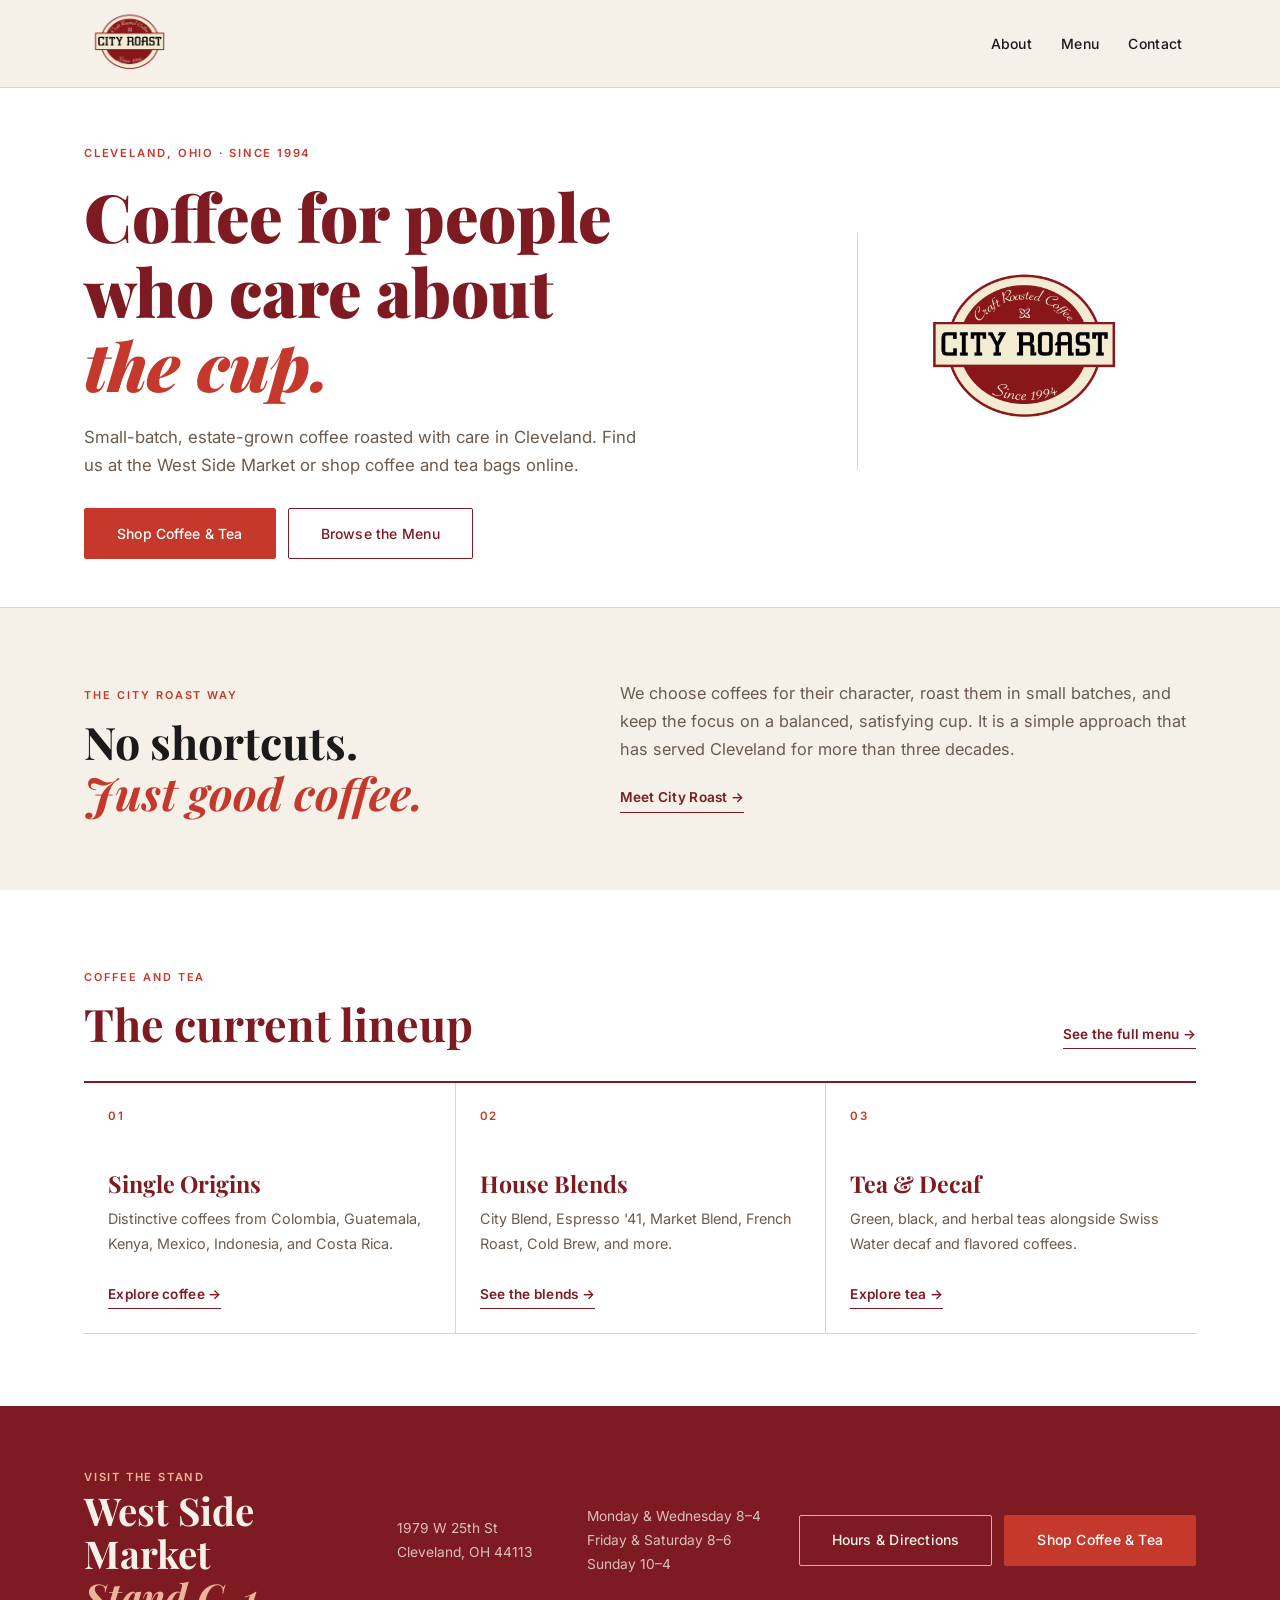
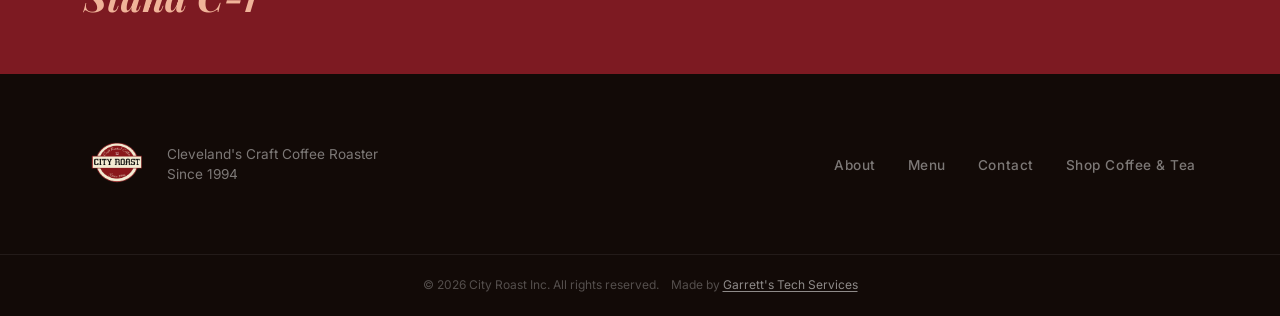
==== index.html @ 4a37605b "Testing Deployment" ====
<!DOCTYPE html>
<html lang="en">
<head>
  <meta charset="UTF-8">
  <meta name="viewport" content="width=device-width, initial-scale=1.0">
  <title>City Roast Coffee | Cleveland's Craft Coffee Roaster</title>
  <meta name="description" content="Small batch, estate-grown coffee roasted with care in Cleveland since 1994. Visit City Roast Coffee at the West Side Market or shop coffee and tea bags on Square.">
  <meta name="theme-color" content="#7D1A22">
  <meta name="robots" content="index, follow">
  <meta name="google-analytics-measurement-id" content="">
  <link rel="canonical" href="https://cityroastcoffee.com/">
  <link rel="icon" href="images/cityroastlogo2014.gif" type="image/gif">
  <meta property="og:type" content="website">
  <meta property="og:title" content="City Roast Coffee | Cleveland's Craft Coffee Roaster">
  <meta property="og:description" content="Small batch, estate-grown coffee roasted with care in Cleveland since 1994.">
  <meta property="og:url" content="https://cityroastcoffee.com/">
  <meta property="og:image" content="https://cityroastcoffee.com/images/cityroastlogo2014.gif">
  <meta property="og:image:width" content="792">
  <meta property="og:image:height" content="612">
  <meta property="og:image:alt" content="City Roast Coffee, Cleveland's Craft Coffee Roaster since 1994">
  <meta name="twitter:card" content="summary_large_image">
  <meta name="twitter:title" content="City Roast Coffee | Cleveland's Craft Coffee Roaster">
  <meta name="twitter:description" content="Small batch, estate-grown coffee roasted with care in Cleveland since 1994.">
  <meta name="twitter:image" content="https://cityroastcoffee.com/images/cityroastlogo2014.gif">
  <script type="application/ld+json">
    {
      "@context": "https://schema.org",
      "@type": "CafeOrCoffeeShop",
      "name": "City Roast Coffee",
      "description": "Cleveland's craft coffee roaster, serving the West Side Market since 1994.",
      "telephone": "+1-216-621-2479",
      "email": "cityroast@me.com",
      "address": {
        "@type": "PostalAddress",
        "streetAddress": "1979 W 25th St, Stand C-1",
        "addressLocality": "Cleveland",
        "addressRegion": "OH",
        "postalCode": "44113",
        "addressCountry": "US"
      },
      "openingHoursSpecification": [
        { "@type": "OpeningHoursSpecification", "dayOfWeek": "Monday", "opens": "08:00", "closes": "16:00" },
        { "@type": "OpeningHoursSpecification", "dayOfWeek": "Wednesday", "opens": "08:00", "closes": "16:00" },
        { "@type": "OpeningHoursSpecification", "dayOfWeek": "Friday", "opens": "08:00", "closes": "18:00" },
        { "@type": "OpeningHoursSpecification", "dayOfWeek": "Saturday", "opens": "08:00", "closes": "18:00" },
        { "@type": "OpeningHoursSpecification", "dayOfWeek": "Sunday", "opens": "10:00", "closes": "16:00" }
      ],
      "hasMenu": "https://cityroastcoffee.square.site/"
    }
  </script>
  <link rel="preconnect" href="https://fonts.googleapis.com">
  <link rel="preconnect" href="https://fonts.gstatic.com" crossorigin>
  <link href="https://fonts.googleapis.com/css2?family=Playfair+Display:ital,wght@0,700;0,900;1,400;1,700&amp;family=Inter:wght@400;500;600&amp;display=swap" rel="stylesheet">
  <link rel="stylesheet" href="css/styles.css">
</head>
<body>
  <a class="skip-link" href="#main-content">Skip to main content</a>
  <header class="site-header" id="top">
    <div class="container header-inner">
      <a href="index.html" class="logo-link" aria-label="City Roast Coffee home">
        <img src="images/cityroastlogo2014.gif" alt="City Roast Coffee" class="logo">
      </a>
      <nav aria-label="Main navigation">
        <button class="nav-toggle" aria-expanded="false" aria-controls="nav-menu" aria-label="Open menu">
          <span></span><span></span><span></span>
        </button>
        <ul class="nav-menu" id="nav-menu" role="list">
          <li><a href="about.html">About</a></li>
          <li><a href="menu.html">Menu</a></li>
          <li><a href="contact.html">Contact</a></li>
        </ul>
      </nav>
    </div>
  </header>

  <main id="main-content">
    <section class="home-masthead" aria-labelledby="home-heading">
      <div class="container home-masthead-inner">
        <div class="home-masthead-copy">
          <p class="home-kicker">Cleveland, Ohio · Since 1994</p>
          <h1 id="home-heading">Coffee for people<br>who care about<br><em>the cup.</em></h1>
          <p class="home-lede">Small-batch, estate-grown coffee roasted with care in Cleveland. Find us at the West Side Market or shop coffee and tea bags online.</p>
          <div class="button-row">
            <a href="https://cityroastcoffee.square.site/" class="btn btn-primary" target="_blank" rel="noopener noreferrer">Shop Coffee &amp; Tea</a>
            <a href="menu.html" class="btn btn-outline">Browse the Menu</a>
          </div>
        </div>
        <div class="home-masthead-mark" aria-hidden="true">
          <img src="images/cityroastlogo2014.gif" alt="">
        </div>
      </div>
    
    </section>

    <section class="home-intro" aria-labelledby="welcome-heading">
      <div class="container home-intro-inner">
        <div>
          <span class="section-label">The City Roast Way</span>
          <h2 id="welcome-heading">No shortcuts.<br><em>Just good coffee.</em></h2>
        </div>
        <div class="home-intro-copy">
          <p>We choose coffees for their character, roast them in small batches, and keep the focus on a balanced, satisfying cup. It is a simple approach that has served Cleveland for more than three decades.</p>
          <a href="about.html" class="text-link">Meet City Roast <span aria-hidden="true">&rarr;</span></a>
        </div>
      </div>
    </section>

    <section class="home-menu" aria-labelledby="menu-preview-heading">
      <div class="container">
        <header class="home-section-heading">
          <div><span class="section-label">Coffee and Tea</span><h2 id="menu-preview-heading">The current lineup</h2></div>
          <a href="menu.html" class="text-link">See the full menu <span aria-hidden="true">&rarr;</span></a>
        </header>
        <div class="home-menu-grid">
          <article>
            <p class="home-menu-number">01</p>
            <h3>Single Origins</h3>
            <p>Distinctive coffees from Colombia, Guatemala, Kenya, Mexico, Indonesia, and Costa Rica.</p>
            <a href="menu.html#coffee" class="text-link">Explore coffee <span aria-hidden="true">&rarr;</span></a>
          </article>
          <article>
            <p class="home-menu-number">02</p>
            <h3>House Blends</h3>
            <p>City Blend, Espresso '41, Market Blend, French Roast, Cold Brew, and more.</p>
            <a href="menu.html#coffee" class="text-link">See the blends <span aria-hidden="true">&rarr;</span></a>
          </article>
          <article>
            <p class="home-menu-number">03</p>
            <h3>Tea &amp; Decaf</h3>
            <p>Green, black, and herbal teas alongside Swiss Water decaf and flavored coffees.</p>
            <a href="menu.html#tea" class="text-link">Explore tea <span aria-hidden="true">&rarr;</span></a>
          </article>
        </div>
      </div>
    </section>

    <section class="home-visit" aria-labelledby="visit-heading">
      <div class="container home-visit-inner">
        <div>
          <span class="home-kicker">Visit the stand</span>
          <h2 id="visit-heading">West Side Market<br><em>Stand C-1</em></h2>
        </div>
        <address>1979 W 25th St<br>Cleveland, OH 44113</address>
        <p>Monday &amp; Wednesday 8–4<br>Friday &amp; Saturday 8–6<br>Sunday 10–4</p>
        <div class="button-row"><a href="contact.html" class="btn btn-outline">Hours &amp; Directions</a><a href="https://cityroastcoffee.square.site/" class="btn btn-primary" target="_blank" rel="noopener noreferrer">Shop Coffee &amp; Tea</a></div>
      </div>
    </section>
  </main>

  <footer class="site-footer">
    <div class="container footer-inner">
      <div class="footer-brand">
        <img src="images/cityroastlogo2014.gif" alt="City Roast Coffee" class="footer-logo">
        <p class="footer-tagline">Cleveland's Craft Coffee Roaster<br>Since 1994</p>
      </div>
      <nav class="footer-nav" aria-label="Footer navigation">
        <ul role="list">
          <li><a href="about.html">About</a></li>
          <li><a href="menu.html">Menu</a></li>
          <li><a href="contact.html">Contact</a></li>
          <li><a href="https://cityroastcoffee.square.site/" target="_blank" rel="noopener noreferrer">Shop Coffee &amp; Tea</a></li>
        </ul>
      </nav>
    </div>
    <div class="footer-bottom"><div class="container footer-bottom-inner"><p>&copy; 2026 City Roast Inc. All rights reserved.</p><p>Made by <a href="https://garrettstechservices.com/" target="_blank" rel="noopener noreferrer">Garrett's Tech Services</a></p></div></div>
  </footer>

  <script src="js/main.js"></script>
</body>
</html>
---- css/styles.css ----
/* ============================================================
   CSS Custom Properties
   ============================================================ */
:root {
  --color-primary:    #7D1A22;
  --color-accent:     #C4392B;
  --color-bg:         #F5F0E8;
  --color-surface:    #FFFFFF;
  --color-text:       #1A1A1A;
  --color-muted:      #6B5B4E;
  --color-border:     #DDD4C8;
  --color-footer:     #120A07;

  --font-display: 'Playfair Display', Georgia, serif;
  --font-body:    'Inter', system-ui, -apple-system, sans-serif;

  --space-xs:  0.5rem;
  --space-sm:  1rem;
  --space-md:  2rem;
  --space-lg:  4rem;
  --space-xl:  7rem;

  --radius-sm: 4px;
  --radius-md: 10px;
  --radius-lg: 18px;

  --max-w:     1160px;
  --header-h:  88px;

  --shadow-sm: 0 1px 4px rgba(0,0,0,.07), 0 1px 2px rgba(0,0,0,.05);
  --shadow-md: 0 4px 16px rgba(0,0,0,.10), 0 1px 4px rgba(0,0,0,.06);
  --shadow-lg: 0 12px 40px rgba(0,0,0,.14), 0 2px 8px rgba(0,0,0,.06);

  --ease: cubic-bezier(0.25, 0.46, 0.45, 0.94);
  --transition: 0.2s var(--ease);
}

/* ============================================================
   Reset
   ============================================================ */
*, *::before, *::after { box-sizing: border-box; margin: 0; padding: 0; }

html {
  scroll-behavior: smooth;
  -webkit-text-size-adjust: 100%;
  scroll-padding-top: var(--header-h);
}

body {
  font-family: var(--font-body);
  font-size: 1rem;
  line-height: 1.7;
  color: var(--color-text);
  background-color: var(--color-bg);
  -webkit-font-smoothing: antialiased;
}

img      { display: block; max-width: 100%; height: auto; }
ul       { list-style: none; }
a        { color: inherit; text-decoration: none; }
address  { font-style: normal; }
button   { font-family: inherit; }

:focus-visible {
  outline: 3px solid var(--color-accent);
  outline-offset: 3px;
}

.skip-link {
  position: fixed;
  top: 1rem;
  left: 1rem;
  z-index: 300;
  padding: 0.65rem 1rem;
  color: #fff;
  background: var(--color-primary);
  transform: translateY(-200%);
  transition: transform var(--transition);
}

.skip-link:focus {
  transform: translateY(0);
}

/* ============================================================
   Layout Utility
   ============================================================ */
.container {
  width: 100%;
  max-width: var(--max-w);
  margin-inline: auto;
  padding-inline: 1.5rem;
}

/* ============================================================
   Typography
   ============================================================ */
h1, h2, h3 {
  font-family: var(--font-display);
  line-height: 1.12;
  color: var(--color-text);
}

h1 { font-size: clamp(2.4rem, 5.5vw, 4.25rem); font-weight: 900; }
h2 { font-size: clamp(1.9rem, 3.5vw, 2.9rem);  font-weight: 700; }
h3 { font-size: 1.3rem; font-weight: 700; margin-bottom: 0.2rem; }

h2 em {
  font-style: italic;
  color: var(--color-accent);
}

.section-label {
  display: inline-block;
  font-family: var(--font-body);
  font-size: 0.68rem;
  font-weight: 600;
  letter-spacing: 0.18em;
  text-transform: uppercase;
  color: var(--color-accent);
  margin-bottom: 0.8rem;
}

.eyebrow {
  display: inline-block;
  font-size: 0.7rem;
  font-weight: 600;
  letter-spacing: 0.2em;
  text-transform: uppercase;
  color: rgba(255,255,255,0.55);
  margin-bottom: 1rem;
}

/* ============================================================
   Buttons
   ============================================================ */
.btn {
  display: inline-block;
  font-family: var(--font-body);
  font-size: 0.875rem;
  font-weight: 500;
  letter-spacing: 0.015em;
  padding: 0.8rem 2rem;
  border-radius: 2px;
  border: 1.5px solid transparent;
  cursor: pointer;
  transition:
    background-color var(--transition),
    color var(--transition),
    border-color var(--transition),
    transform var(--transition),
    box-shadow var(--transition);
}

.btn:hover   { transform: translateY(-2px); }
.btn:active  { transform: translateY(0); }

.btn-primary {
  background-color: var(--color-accent);
  color: #fff;
  border-color: var(--color-accent);
}
.btn-primary:hover {
  background-color: var(--color-primary);
  border-color: var(--color-primary);
  box-shadow: 0 6px 20px rgba(125,26,34,0.4);
}

.btn-outline {
  background-color: transparent;
  color: var(--color-primary);
  border-color: var(--color-primary);
}
.btn-outline:hover {
  background-color: var(--color-primary);
  color: #fff;
}

.text-link {
  display: inline-block;
  color: var(--color-primary);
  font-size: 0.85rem;
  font-weight: 600;
  letter-spacing: 0.02em;
  border-bottom: 1px solid currentColor;
  padding-bottom: 0.16rem;
  transition: color var(--transition);
}

.text-link:hover { color: var(--color-accent); }
.button-row { display: flex; flex-wrap: wrap; gap: 0.75rem; }
.section-action { display: flex; justify-content: center; margin-top: var(--space-md); }
.card-kicker { font-size: 0.64rem; font-weight: 600; letter-spacing: 0.16em; text-transform: uppercase; color: rgba(255,255,255,0.62); margin-bottom: 0.35rem; }

/* ============================================================
   Header / Navigation
   ============================================================ */
.site-header {
  position: fixed;
  top: 0; left: 0; right: 0;
  height: var(--header-h);
  background-color: var(--color-bg);
  border-bottom: 1px solid var(--color-border);
  z-index: 200;
  transition: box-shadow var(--transition);
}

.site-header.scrolled {
  box-shadow: var(--shadow-md);
}

.header-inner {
  height: 100%;
  display: flex;
  align-items: center;
  justify-content: space-between;
}

.logo-link { display: flex; align-items: center; }

.logo {
  height: 72px;
  width: auto;
}

/* Desktop nav */
.nav-menu {
  display: flex;
  align-items: center;
  gap: 0.125rem;
}

.nav-menu a {
  font-size: 0.875rem;
  font-weight: 500;
  letter-spacing: 0.02em;
  color: var(--color-text);
  padding: 0.5rem 0.85rem;
  border-radius: var(--radius-sm);
  transition: color var(--transition), background-color var(--transition);
}

.nav-menu a:hover {
  color: var(--color-accent);
  background-color: rgba(196,57,43,0.06);
}

.nav-menu .nav-cta {
  background-color: var(--color-primary);
  color: #fff !important;
  padding: 0.5rem 1.35rem;
  margin-left: 0.5rem;
  border-radius: var(--radius-sm);
}

.nav-menu .nav-cta:hover {
  background-color: var(--color-accent) !important;
  color: #fff !important;
}

/* Hamburger button */
.nav-toggle {
  display: none;
  flex-direction: column;
  justify-content: space-between;
  width: 28px;
  height: 20px;
  background: none;
  border: none;
  cursor: pointer;
  padding: 0;
  z-index: 10;
}

.nav-toggle span {
  display: block;
  height: 2px;
  background-color: var(--color-text);
  border-radius: 2px;
  transition: transform 0.28s var(--ease), opacity 0.2s var(--ease);
  transform-origin: center;
}

/* ============================================================
   Hero
   ============================================================ */
.hero {
  position: relative;
  min-height: 72vh;
  max-height: 740px;
  padding-top: var(--header-h);
  display: flex;
  flex-direction: column;
  align-items: center;
  justify-content: center;
  overflow: hidden;
  background:
    linear-gradient(160deg,
      #1E0508 0%,
      #4A0F15 30%,
      #7D1A22 65%,
      #3D1510 100%
    );
}

.hero-overlay {
  position: absolute;
  inset: 0;
  background:
    radial-gradient(ellipse at 65% 35%, rgba(196,57,43,0.22) 0%, transparent 55%),
    radial-gradient(ellipse at 20% 85%, rgba(255,200,100,0.05) 0%, transparent 50%);
  pointer-events: none;
}

/* subtle grain texture */
.hero::before {
  content: '';
  position: absolute;
  inset: 0;
  background-image: url("data:image/svg+xml,%3Csvg viewBox='0 0 256 256' xmlns='http://www.w3.org/2000/svg'%3E%3Cfilter id='noise'%3E%3CfeTurbulence type='fractalNoise' baseFrequency='0.9' numOctaves='4' stitchTiles='stitch'/%3E%3C/filter%3E%3Crect width='100%25' height='100%25' filter='url(%23noise)' opacity='0.04'/%3E%3C/svg%3E");
  opacity: 0.5;
  pointer-events: none;
}

.hero-content {
  position: relative;
  z-index: 1;
  text-align: center;
  color: #fff;
  padding-block: var(--space-xl);
}

.hero-content h1 {
  color: #F5F0E8;
  margin-bottom: var(--space-sm);
  text-shadow: 0 2px 28px rgba(0,0,0,0.45);
}

.hero-sub {
  font-size: clamp(1rem, 2vw, 1.2rem);
  color: rgba(245,240,232,0.72);
  max-width: 420px;
  margin: 0 auto var(--space-md);
  line-height: 1.65;
}

/* Scroll indicator */
.hero-scroll {
  position: absolute;
  bottom: 2.5rem;
  left: 50%;
  transform: translateX(-50%);
}

.hero-scroll span {
  display: block;
  width: 1px;
  height: 52px;
  background: linear-gradient(to bottom, rgba(255,255,255,0.5), transparent);
  animation: scrollPulse 2.2s ease-in-out infinite;
}

@keyframes scrollPulse {
  0%, 100% { opacity: 0.2; transform: scaleY(0.75); transform-origin: top; }
  50%       { opacity: 0.9; transform: scaleY(1);    transform-origin: top; }
}

/* ============================================================
   About
   ============================================================ */
.about {
  padding-block: var(--space-xl);
  background-color: var(--color-surface);
}

.about-inner {
  display: grid;
  grid-template-columns: 1fr auto;
  gap: var(--space-lg);
  align-items: center;
}

.about-text h2  { margin-bottom: var(--space-sm); }
.about-text p   { color: var(--color-muted); max-width: 580px; margin-bottom: 1rem; }
.about-text p:last-child { margin-bottom: 0; }

.since-badge {
  display: flex;
  flex-direction: column;
  align-items: center;
  justify-content: center;
  width: 168px;
  height: 168px;
  border-radius: 50%;
  border: 2px solid var(--color-border);
  outline: 6px solid var(--color-bg);
  background-color: var(--color-bg);
  text-align: center;
  flex-shrink: 0;
  gap: 0.25rem;
}

.since-year {
  font-family: var(--font-display);
  font-size: 2.6rem;
  font-weight: 900;
  color: var(--color-primary);
  line-height: 1;
}

.since-label {
  font-size: 0.62rem;
  font-weight: 600;
  letter-spacing: 0.12em;
  text-transform: uppercase;
  color: var(--color-muted);
  line-height: 1.4;
}

/* ============================================================
   Coffees
   ============================================================ */
.coffees {
  padding-block: var(--space-xl);
  background-color: var(--color-bg);
}

.section-header {
  text-align: center;
  max-width: 580px;
  margin: 0 auto var(--space-lg);
}

.section-header h2  { margin-bottom: 0.75rem; }
.section-sub        { color: var(--color-muted); font-size: 1.05rem; }

.coffees-grid {
  display: grid;
  grid-template-columns: repeat(3, 1fr);
  gap: 2.5rem;
  align-items: start;
}

/* Card — frameless, editorial */
.coffee-card {
  background-color: transparent;
  border-radius: 0;
  overflow: visible;
  box-shadow: none;
  border: none;
  display: flex;
  flex-direction: column;
  position: relative;
}

/* Featured card */
.coffee-card--featured {
  box-shadow: none;
  transform: none;
  border: none;
}

.featured-badge {
  position: absolute;
  top: 14px; right: 14px;
  background-color: var(--color-accent);
  color: #fff;
  font-size: 0.58rem;
  font-weight: 600;
  letter-spacing: 0.14em;
  text-transform: uppercase;
  padding: 0.25rem 0.7rem;
  border-radius: 2px;
  z-index: 3;
}

/* Card image — cinematic gradient panel */
.coffee-card-img {
  height: 240px;
  display: flex;
  flex-direction: column;
  justify-content: flex-end;
  padding: 1.25rem;
  position: relative;
  overflow: hidden;
  border-radius: var(--radius-md);
  transition: opacity var(--transition);
}

.coffee-card-img:hover { opacity: 0.92; }

.coffee-card--featured .coffee-card-img {
  height: 285px;
  box-shadow: inset 0 3px 0 var(--color-accent);
}

/* Gradient overlay for text legibility */
.coffee-card-img::after {
  content: '';
  position: absolute;
  inset: 0;
  background: linear-gradient(
    to bottom,
    rgba(0,0,0,0) 0%,
    rgba(0,0,0,0.05) 35%,
    rgba(0,0,0,0.72) 100%
  );
  pointer-events: none;
  z-index: 1;
}

.coffee-img-texture {
  position: absolute;
  inset: 0;
  background-image: url("data:image/svg+xml,%3Csvg viewBox='0 0 200 200' xmlns='http://www.w3.org/2000/svg'%3E%3Cfilter id='n'%3E%3CfeTurbulence type='fractalNoise' baseFrequency='0.75' numOctaves='4' stitchTiles='stitch'/%3E%3C/filter%3E%3Crect width='100%25' height='100%25' filter='url(%23n)' opacity='0.12'/%3E%3C/svg%3E");
  z-index: 0;
}

.coffee-card-img--mocha {
  background: linear-gradient(145deg, #2E1008 0%, #5C2415 45%, #8B4028 100%);
}

.coffee-card-img--ohio {
  background: linear-gradient(145deg, #1A2010 0%, #2E3E1A 45%, #4A5E30 100%);
}

.coffee-card-img--market {
  background: linear-gradient(145deg, #251508 0%, #4E2C0E 45%, #7B4820 100%);
}

/* Content inside image overlay */
.coffee-card-img-inner {
  position: relative;
  z-index: 2;
}

/* Origin labels — plain text, no pill */
.coffee-card-img .origin-tags {
  display: flex;
  gap: 0;
  margin-bottom: 0.4rem;
}

.coffee-card-img .tag {
  font-size: 0.6rem;
  font-weight: 500;
  letter-spacing: 0.1em;
  text-transform: uppercase;
  color: rgba(255,255,255,0.58);
  background: none;
  border: none;
  padding: 0;
}

.coffee-card-img .tag + .tag::before {
  content: ' · ';
  color: rgba(255,255,255,0.3);
}

.coffee-card-img h3 {
  font-size: clamp(1.5rem, 2.4vw, 2rem);
  font-style: italic;
  font-weight: 700;
  color: #fff;
  line-height: 1.05;
  text-shadow: 0 2px 20px rgba(0,0,0,0.55);
  letter-spacing: -0.01em;
}

/* Card body — open, floats on page background */
.coffee-card-body {
  padding: 1.25rem 0.1rem 1.75rem;
  flex: 1;
  display: flex;
  flex-direction: column;
}

/* Lede — italic serif, not all-caps */
.coffee-lede {
  font-family: var(--font-display);
  font-style: italic;
  font-size: 0.95rem;
  color: var(--color-muted);
  margin-bottom: 0.65rem;
}

.coffee-card-body p {
  font-size: 0.875rem;
  color: var(--color-muted);
  line-height: 1.7;
  flex: 1;
  margin-bottom: 1rem;
}

/* Cup notes — inline with dot separators */
.cup-notes {
  display: flex;
  flex-wrap: wrap;
  gap: 0;
  margin-top: auto;
}

.cup-notes li {
  font-size: 0.72rem;
  font-weight: 500;
  font-style: italic;
  color: var(--color-muted);
  background: none;
  border: none;
  padding: 0;
  border-radius: 0;
}

.cup-notes li + li::before {
  content: ' · ';
  color: var(--color-accent);
  font-weight: 700;
  font-style: normal;
}

/* Carousel dots — hidden on desktop, shown on mobile */
.carousel-dots {
  display: none;
  justify-content: center;
  gap: 0.5rem;
  margin-top: 1.5rem;
}

.dot {
  height: 8px;
  width: 8px;
  border-radius: 100px;
  background-color: var(--color-border);
  border: none;
  cursor: pointer;
  padding: 0;
  transition: background-color var(--transition), width var(--transition);
}

.dot--active {
  background-color: var(--color-accent);
  width: 22px;
}

/* ============================================================
   Quote Strip
   ============================================================ */
.quote-strip {
  padding-block: var(--space-lg);
  background-color: var(--color-primary);
  position: relative;
  overflow: hidden;
}

.quote-strip::before {
  content: '\201C';
  position: absolute;
  top: -1rem;
  left: 2rem;
  font-family: var(--font-display);
  font-size: 18rem;
  line-height: 1;
  color: rgba(255,255,255,0.04);
  pointer-events: none;
  user-select: none;
}

.quote-strip blockquote {
  position: relative;
  z-index: 1;
  max-width: 820px;
  margin: 0 auto;
  text-align: center;
}

.quote-strip blockquote p {
  font-family: var(--font-display);
  font-size: clamp(1.1rem, 2.2vw, 1.6rem);
  font-style: italic;
  font-weight: 400;
  color: rgba(245,240,232,0.88);
  line-height: 1.65;
}

/* ============================================================
   Find Us
   ============================================================ */
.find-us {
  padding-block: var(--space-xl);
  background-color: var(--color-surface);
}

.find-us-inner {
  display: grid;
  grid-template-columns: 1fr 1.25fr;
  gap: var(--space-lg);
  align-items: center;
}

.find-us-text h2   { margin-bottom: var(--space-sm); }
.find-us-text > p  {
  color: var(--color-muted);
  max-width: 440px;
  margin-bottom: var(--space-md);
}

.find-us-address {
  background-color: var(--color-bg);
  border-left: 3px solid var(--color-accent);
  border-radius: 0 var(--radius-md) var(--radius-md) 0;
  padding: 1rem 1.25rem;
  margin-bottom: var(--space-md);
  line-height: 1.85;
}

.find-us-address strong {
  display: block;
  color: var(--color-primary);
  font-size: 1.05rem;
  margin-bottom: 0.15rem;
}

.find-us-map {
  border-radius: var(--radius-lg);
  overflow: hidden;
  box-shadow: var(--shadow-lg);
  aspect-ratio: 4 / 3;
}

.find-us-map iframe {
  width: 100%;
  height: 100%;
  border: 0;
  display: block;
}

.map-fallback {
  margin-top: 0.8rem;
  text-align: right;
}

/* ============================================================
   Home Page
   ============================================================ */
.home-masthead {
  padding-top: calc(var(--header-h) + 3.5rem);
  background: var(--color-surface);
  border-bottom: 1px solid var(--color-border);
}

.home-masthead-inner {
  display: grid;
  grid-template-columns: minmax(0, 1.15fr) minmax(220px, 0.55fr);
  align-items: center;
  gap: var(--space-lg);
  padding-bottom: 3rem;
}

.home-kicker {
  margin-bottom: 1rem;
  color: var(--color-accent);
  font-size: 0.7rem;
  font-weight: 600;
  letter-spacing: 0.16em;
  text-transform: uppercase;
}

.home-masthead h1 {
  max-width: 720px;
  margin-bottom: 1.25rem;
  color: var(--color-primary);
  font-size: clamp(2.85rem, 5.2vw, 5.2rem);
  letter-spacing: 0;
}

.home-masthead h1 em {
  color: var(--color-accent);
  font-style: italic;
}

.home-lede {
  max-width: 560px;
  margin-bottom: 1.75rem;
  color: var(--color-muted);
  font-size: 1.05rem;
}

.home-masthead-mark {
  display: grid;
  place-items: center;
  padding: 1.5rem;
  border-left: 1px solid var(--color-border);
}

.home-masthead-mark img {
  width: min(100%, 245px);
}

.home-fact-row {
  display: grid;
  grid-template-columns: repeat(3, 1fr);
  border-top: 1px solid var(--color-border);
}

.home-fact-row p {
  padding: 1.1rem 1.25rem;
  color: var(--color-muted);
  font-size: 0.78rem;
}

.home-fact-row p + p { border-left: 1px solid var(--color-border); }
.home-fact-row strong { color: var(--color-primary); font-weight: 600; }

.home-intro {
  padding-block: 4.5rem;
  background: var(--color-bg);
}

.home-intro-inner {
  display: grid;
  grid-template-columns: 0.9fr 1.1fr;
  gap: var(--space-lg);
  align-items: start;
}

.home-intro h2 { max-width: 440px; }
.home-intro-copy { max-width: 570px; color: var(--color-muted); }
.home-intro-copy p { margin-bottom: 1.25rem; font-size: 1.02rem; }

.home-menu {
  padding-block: 4.5rem;
  background: var(--color-surface);
}

.home-section-heading {
  display: flex;
  align-items: end;
  justify-content: space-between;
  gap: var(--space-md);
  margin-bottom: 2rem;
}

.home-section-heading h2 { color: var(--color-primary); }

.home-menu-grid {
  display: grid;
  grid-template-columns: repeat(3, 1fr);
  border-top: 2px solid var(--color-primary);
  border-bottom: 1px solid var(--color-border);
}

.home-menu-grid article {
  display: flex;
  flex-direction: column;
  min-height: 250px;
  padding: 1.5rem;
}

.home-menu-grid article + article { border-left: 1px solid var(--color-border); }

.home-menu-number {
  margin-bottom: 2.75rem;
  color: var(--color-accent);
  font-size: 0.72rem;
  font-weight: 600;
  letter-spacing: 0.14em;
}

.home-menu-grid h3 {
  margin-bottom: 0.65rem;
  color: var(--color-primary);
  font-size: 1.45rem;
}

.home-menu-grid article > p:not(.home-menu-number) {
  margin-bottom: 1.25rem;
  color: var(--color-muted);
  font-size: 0.9rem;
}

.home-menu-grid .text-link { margin-top: auto; align-self: flex-start; }

.home-visit {
  padding-block: 3.5rem;
  background: var(--color-primary);
  color: var(--color-bg);
}

.home-visit-inner {
  display: grid;
  grid-template-columns: 1.25fr 0.7fr 0.8fr auto;
  align-items: center;
  gap: var(--space-md);
}

.home-visit .home-kicker { color: #f0b399; }
.home-visit h2 { color: var(--color-bg); font-size: clamp(1.8rem, 3vw, 2.65rem); }
.home-visit h2 em { color: #f0b399; }
.home-visit address, .home-visit p { color: rgba(245,240,232,0.78); font-size: 0.86rem; line-height: 1.75; }
.home-visit .btn-outline { color: var(--color-bg); border-color: rgba(245,240,232,0.7); }
.home-visit .btn-outline:hover { background: var(--color-bg); color: var(--color-primary); }

/* ============================================================
   Footer
   ============================================================ */
.site-footer {
  background-color: var(--color-footer);
  color: rgba(255,255,255,0.65);
}

.footer-inner {
  display: flex;
  align-items: center;
  justify-content: space-between;
  padding-block: var(--space-lg);
  gap: var(--space-md);
}

.footer-brand {
  display: flex;
  align-items: center;
  gap: 1rem;
}

.footer-logo {
  height: 52px;
  width: auto;
}

.footer-tagline {
  font-size: 0.85rem;
  line-height: 1.5;
  color: rgba(255,255,255,0.45);
}

.footer-nav ul {
  display: flex;
  gap: 2rem;
  flex-wrap: wrap;
}

.footer-nav a {
  font-size: 0.85rem;
  font-weight: 500;
  letter-spacing: 0.04em;
  color: rgba(255,255,255,0.45);
  transition: color var(--transition);
}

.footer-nav a:hover { color: #fff; }

.footer-bottom {
  border-top: 1px solid rgba(255,255,255,0.07);
  padding-block: 1.25rem;
}

.footer-bottom p {
  font-size: 0.75rem;
  color: rgba(255,255,255,0.28);
  text-align: center;
}

.footer-bottom-inner {
  display: flex;
  justify-content: center;
  gap: 0.75rem;
}

.footer-bottom a {
  color: rgba(255,255,255,0.52);
  text-decoration: underline;
  text-underline-offset: 0.18em;
}

.footer-bottom a:hover { color: #fff; }

/* ============================================================
   Interior Pages
   ============================================================ */
.interior-masthead {
  padding: calc(var(--header-h) + 3.5rem) 0 3rem;
  background: var(--color-surface);
  border-bottom: 1px solid var(--color-border);
}

.interior-masthead h1 {
  max-width: 780px;
  margin-bottom: 1.1rem;
  color: var(--color-primary);
  font-size: clamp(2.75rem, 5vw, 4.75rem);
}

.interior-masthead h1 em { color: var(--color-accent); font-style: italic; }
.interior-lede { max-width: 620px; margin-bottom: 1.5rem; color: var(--color-muted); font-size: 1.05rem; }

.interior-intro, .contact-section { padding-block: 4.5rem; background: var(--color-bg); }
.interior-intro-grid { display: grid; grid-template-columns: 0.9fr 1.1fr; gap: var(--space-lg); }
.interior-intro h2 { max-width: 450px; }

.interior-section-heading {
  display: flex;
  justify-content: space-between;
  align-items: end;
  gap: var(--space-md);
  margin-bottom: 2rem;
}

.interior-section-heading h2 { color: var(--color-primary); }
.interior-section-heading > p { max-width: 440px; color: var(--color-muted); font-size: 0.92rem; }

.editorial-index, .contact-options { padding-block: 4.5rem; background: var(--color-surface); }
.editorial-index-grid { display: grid; grid-template-columns: repeat(3, 1fr); border-top: 2px solid var(--color-primary); border-bottom: 1px solid var(--color-border); }
.editorial-index-grid article { padding: 1.5rem; min-height: 215px; }
.editorial-index-grid article + article { border-left: 1px solid var(--color-border); }
.editorial-index-grid span { display: block; margin-bottom: 2.25rem; color: var(--color-accent); font-size: 0.72rem; font-weight: 600; letter-spacing: 0.14em; }
.editorial-index-grid h3 { color: var(--color-primary); font-size: 1.35rem; }
.editorial-index-grid p { color: var(--color-muted); font-size: 0.9rem; }

.interior-visit { padding-block: 3.25rem; background: var(--color-primary); color: var(--color-bg); }
.interior-visit-inner { display: grid; grid-template-columns: 1.2fr 0.8fr auto; align-items: center; gap: var(--space-md); }
.interior-visit .home-kicker { color: #f0b399; }
.interior-visit h2 { color: var(--color-bg); font-size: clamp(1.8rem, 3vw, 2.6rem); }
.interior-visit h2 em { color: #f0b399; }
.interior-visit p:not(.home-kicker) { color: rgba(245,240,232,0.78); font-size: 0.9rem; }
.interior-visit .btn-outline { color: var(--color-bg); border-color: rgba(245,240,232,0.7); }
.interior-visit .btn-outline:hover { background: var(--color-bg); color: var(--color-primary); }

.page-hero {
  padding: calc(var(--header-h) + var(--space-xl)) 0 var(--space-xl);
  background-color: var(--color-primary);
  color: var(--color-bg);
}

.page-hero--about { background: linear-gradient(135deg, #260b0d 0%, var(--color-primary) 58%, #9a2726 100%); }
.page-hero--menu { background: linear-gradient(135deg, #160d08 0%, #54321b 58%, #8a4826 100%); }
.page-hero--contact { background: linear-gradient(135deg, #28110b 0%, #6d251d 58%, var(--color-primary) 100%); }
.page-hero-inner { max-width: 720px; text-align: center; }
.page-hero h1 { color: var(--color-bg); margin-bottom: 1rem; }
.page-hero h1 em { color: #f0b399; font-style: italic; }
.page-hero p { max-width: 570px; margin: 0 auto 1.75rem; color: rgba(245,240,232,0.8); font-size: 1.1rem; }

.story-section { padding-block: var(--space-xl); background: var(--color-surface); }
.prose-grid, .order-details-inner { display: grid; grid-template-columns: 0.85fr 1.15fr; gap: var(--space-lg); }
.prose { color: var(--color-muted); }
.prose p { margin-bottom: 1rem; }
.prose .btn { margin-top: 0.5rem; }

.principles { padding-block: var(--space-xl); }
.principles-grid, .menu-category-grid, .tea-list, .contact-options-grid { display: grid; grid-template-columns: repeat(3, 1fr); gap: 1.5rem; }
.principles-grid article { border-top: 2px solid var(--color-accent); padding-top: 1rem; }
.principle-number { display: block; color: var(--color-accent); font-size: 0.68rem; font-weight: 600; letter-spacing: 0.14em; margin-bottom: 1rem; }
.principles-grid h3 { color: var(--color-primary); }
.principles-grid p { color: var(--color-muted); font-size: 0.93rem; }

.visit-callout { padding-block: var(--space-lg); background: var(--color-bg); }
.visit-callout-inner { display: flex; justify-content: space-between; align-items: center; gap: var(--space-md); }
.visit-callout h2 { margin-bottom: 0.75rem; }
.visit-callout p { color: var(--color-muted); }

.menu-jump { position: sticky; top: var(--header-h); z-index: 100; background: var(--color-surface); border-bottom: 1px solid var(--color-border); }
.menu-jump .container { display: flex; justify-content: center; gap: 1.5rem; padding-block: 0.8rem; }
.menu-jump a { color: var(--color-primary); font-size: 0.8rem; font-weight: 600; }
.menu-jump a:hover { color: var(--color-accent); }
.menu-section { padding-block: 4.5rem; }
.menu-section--tea { background: var(--color-surface); }
.menu-category { padding: 1.5rem; border: 0; border-top: 2px solid var(--color-primary); border-radius: 0; background: transparent; }
.menu-section--tea .menu-category { background: var(--color-bg); }
.menu-category--featured { border-top-color: var(--color-accent); }
.menu-category h3, .tea-list h3 { color: var(--color-primary); margin-bottom: 0.75rem; }
.menu-category p, .tea-list p { color: var(--color-muted); font-size: 0.9rem; }
.menu-category ul { margin-top: 1rem; }
.menu-category li { border-top: 1px solid var(--color-border); padding: 0.45rem 0; color: var(--color-muted); font-size: 0.82rem; }
.tea-list { border-top: 2px solid var(--color-primary); }
.tea-list article { border-top: 0; padding: 1.25rem 0; }
.tea-list article + article { border-left: 1px solid var(--color-border); padding-left: 1.5rem; }
.order-details { padding-block: var(--space-xl); background: var(--color-primary); }
.order-details h2 { color: var(--color-bg); }
.order-details .prose { color: rgba(245,240,232,0.78); }
.order-details .section-label { color: #f0b399; }

.contact-grid { display: grid; grid-template-columns: 0.9fr 1.1fr; gap: var(--space-lg); align-items: start; }
.contact-details h2 { margin-bottom: 1rem; }
.contact-details address { border-left: 3px solid var(--color-accent); padding-left: 1rem; margin-bottom: 1rem; line-height: 1.85; }
.contact-details address strong { color: var(--color-primary); }
.hours-list { margin-top: var(--space-md); max-width: 320px; }
.hours-list div { display: flex; justify-content: space-between; gap: 1rem; border-bottom: 1px solid var(--color-border); padding: 0.5rem 0; font-size: 0.88rem; }
.hours-list dt { font-weight: 600; }
.hours-list dd { color: var(--color-muted); }
.hours-note { color: var(--color-muted); font-size: 0.78rem; margin-top: 0.8rem; }
.contact-options-grid { border-top: 2px solid var(--color-primary); border-bottom: 1px solid var(--color-border); gap: 0; }
.contact-options-grid a { display: flex; flex-direction: column; min-height: 150px; padding: 1.5rem; border: 0; border-radius: 0; background: transparent; transition: background-color var(--transition); }
.contact-options-grid a + a { border-left: 1px solid var(--color-border); }
.contact-options-grid a:hover { background: var(--color-bg); }
.contact-options-grid span { color: var(--color-accent); font-size: 0.68rem; font-weight: 600; letter-spacing: 0.14em; text-transform: uppercase; margin-bottom: 1rem; }
.contact-options-grid strong { color: var(--color-primary); font-family: var(--font-display); font-size: 1.15rem; overflow-wrap: anywhere; }
.contact-options-grid small { color: var(--color-muted); margin-top: auto; }

/* ============================================================
   Responsive — Tablet  ≤ 1024px
   ============================================================ */
@media (max-width: 1024px) {
  .coffees-grid {
    gap: 1.5rem;
  }

  .about-inner {
    grid-template-columns: 1fr;
    gap: var(--space-md);
  }

  .about-badge { display: none; }
}

/* ============================================================
   Responsive — Mobile  ≤ 768px
   ============================================================ */
@media (max-width: 768px) {
  :root {
    --space-xl: 4.5rem;
    --space-lg: 2.75rem;
  }

  /* Mobile nav */
  .nav-toggle { display: flex; }

  .nav-menu {
    display: none;
    position: absolute;
    top: var(--header-h);
    left: 0; right: 0;
    background-color: var(--color-bg);
    border-bottom: 1px solid var(--color-border);
    flex-direction: column;
    align-items: stretch;
    padding: 1rem 1.5rem 1.75rem;
    gap: 0.2rem;
    box-shadow: var(--shadow-md);
  }

  .nav-menu.open { display: flex; }

  .nav-menu a {
    padding: 0.8rem 1rem;
    border-radius: var(--radius-md);
    font-size: 1rem;
  }

  .nav-menu .nav-cta {
    text-align: center;
    margin-left: 0;
    margin-top: 0.5rem;
  }

  /* Hamburger → X animation */
  .nav-toggle.open span:nth-child(1) { transform: translateY(9px) rotate(45deg); }
  .nav-toggle.open span:nth-child(2) { opacity: 0; transform: scaleX(0); }
  .nav-toggle.open span:nth-child(3) { transform: translateY(-9px) rotate(-45deg); }

  /* Sections */
  .hero { min-height: 56vh; max-height: none; }

  .coffees-grid {
    display: flex;
    flex-direction: row;
    overflow-x: auto;
    scroll-snap-type: x mandatory;
    gap: 1rem;
    padding-inline: 1.5rem;
    padding-bottom: 0.5rem;
    margin-inline: -1.5rem;
    scrollbar-width: none;
    -ms-overflow-style: none;
    /* unset grid */
    grid-template-columns: unset;
  }

  .coffees-grid::-webkit-scrollbar { display: none; }

  .coffee-card {
    flex: 0 0 80vw;
    max-width: 320px;
    scroll-snap-align: center;
    transform: none !important;
  }

  .carousel-dots { display: flex; }

  .find-us-inner    { grid-template-columns: 1fr; }
  .find-us-map      { aspect-ratio: 16 / 10; }
  .find-us-text > p { max-width: none; }

  .home-masthead { padding-top: calc(var(--header-h) + 2.5rem); }
  .home-masthead-inner { grid-template-columns: 1fr; gap: 2rem; padding-bottom: 2.5rem; }
  .home-masthead-mark { order: -1; justify-items: start; padding: 0 0 1.5rem; border-bottom: 1px solid var(--color-border); border-left: 0; }
  .home-masthead-mark img { width: 155px; }
  .home-masthead h1 { font-size: clamp(2.65rem, 11vw, 4rem); }
  .home-fact-row { grid-template-columns: 1fr; }
  .home-fact-row p { padding: 0.8rem 0; }
  .home-fact-row p + p { border-top: 1px solid var(--color-border); border-left: 0; }
  .home-intro, .home-menu { padding-block: 3.5rem; }
  .home-intro-inner { grid-template-columns: 1fr; gap: 1.5rem; }
  .home-section-heading { align-items: flex-start; flex-direction: column; margin-bottom: 1.5rem; }
  .home-menu-grid { grid-template-columns: 1fr; }
  .home-menu-grid article { min-height: 0; padding: 1.4rem 0; }
  .home-menu-grid article + article { border-top: 1px solid var(--color-border); border-left: 0; }
  .home-menu-number { margin-bottom: 1.25rem; }
  .home-visit { padding-block: 3rem; }
  .home-visit-inner { grid-template-columns: 1fr; gap: 1.25rem; }

  .interior-masthead { padding-top: calc(var(--header-h) + 2.5rem); padding-bottom: 2.5rem; }
  .interior-intro, .contact-section, .editorial-index, .contact-options, .menu-section { padding-block: 3.5rem; }
  .interior-intro-grid { grid-template-columns: 1fr; gap: 1.5rem; }
  .interior-section-heading { align-items: flex-start; flex-direction: column; margin-bottom: 1.5rem; }
  .editorial-index-grid { grid-template-columns: 1fr; }
  .editorial-index-grid article { min-height: 0; padding: 1.4rem 0; }
  .editorial-index-grid article + article { border-top: 1px solid var(--color-border); border-left: 0; }
  .editorial-index-grid span { margin-bottom: 1.25rem; }
  .interior-visit { padding-block: 3rem; }
  .interior-visit-inner { grid-template-columns: 1fr; gap: 1.25rem; }
  .tea-list article + article, .contact-options-grid a + a { border-top: 1px solid var(--color-border); border-left: 0; padding-left: 0; }

  .footer-inner     { flex-direction: column; text-align: center; }
  .footer-brand     { flex-direction: column; }
  .footer-nav ul    { justify-content: center; }

  .prose-grid, .order-details-inner, .contact-grid { grid-template-columns: 1fr; }
  .principles-grid, .menu-category-grid, .tea-list, .contact-options-grid { grid-template-columns: 1fr; }
  .visit-callout-inner { flex-direction: column; align-items: flex-start; }
  .menu-jump .container { justify-content: flex-start; overflow-x: auto; }
}

/* ============================================================
   Responsive — Small Mobile  ≤ 480px
   ============================================================ */
@media (max-width: 480px) {
  :root {
    --space-xl: 3.5rem;
    --space-lg: 2rem;
  }

  h1 { font-size: 2.25rem; }

  .hero-sub br { display: none; }

  .page-hero { padding-top: calc(var(--header-h) + var(--space-lg)); }
  .page-hero p { font-size: 1rem; }
  .button-row { width: 100%; }
  .button-row .btn { flex: 1 1 auto; text-align: center; padding-inline: 1rem; }
  .home-masthead h1 br { display: none; }
  .home-masthead .button-row { flex-direction: column; }
  .home-masthead .button-row .btn { width: 100%; }
  .interior-masthead h1 br, .interior-visit h2 br { display: none; }
}
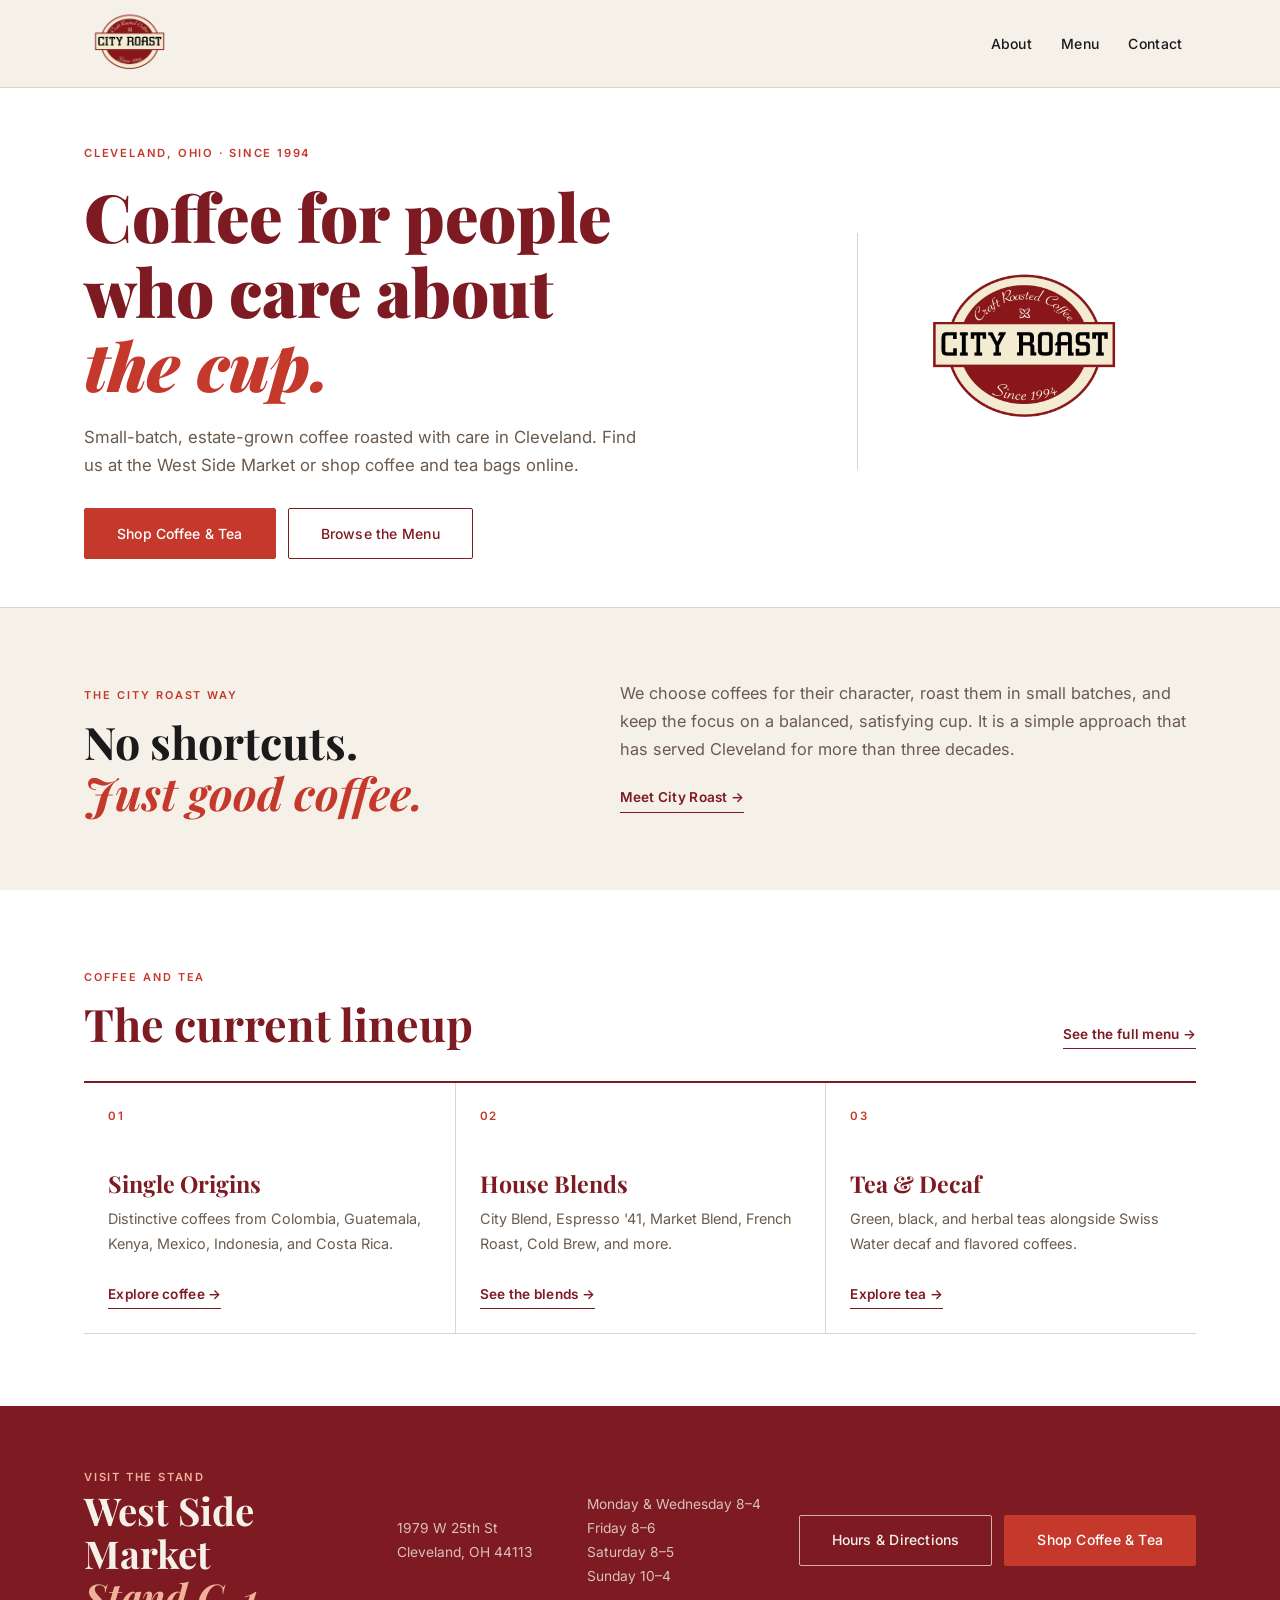
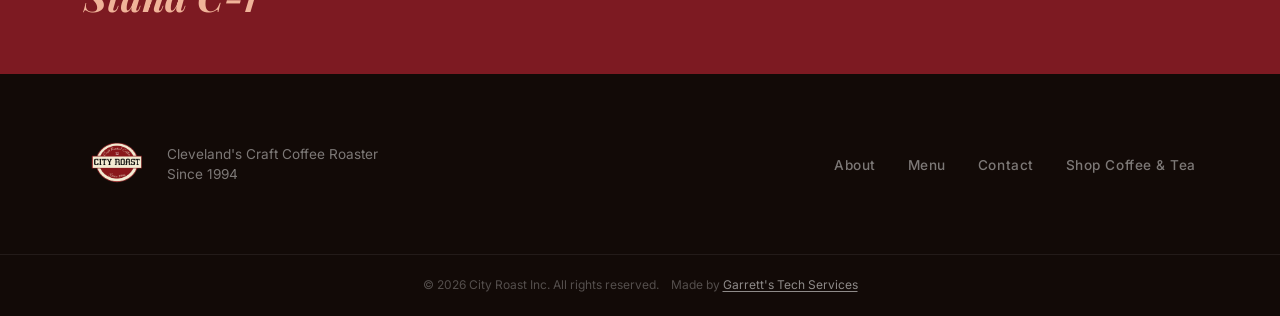
==== commit 51746740: "hours fix" ====
--- a/index.html
+++ b/index.html
@@ -42,7 +42,7 @@
         { "@type": "OpeningHoursSpecification", "dayOfWeek": "Monday", "opens": "08:00", "closes": "16:00" },
         { "@type": "OpeningHoursSpecification", "dayOfWeek": "Wednesday", "opens": "08:00", "closes": "16:00" },
         { "@type": "OpeningHoursSpecification", "dayOfWeek": "Friday", "opens": "08:00", "closes": "18:00" },
-        { "@type": "OpeningHoursSpecification", "dayOfWeek": "Saturday", "opens": "08:00", "closes": "18:00" },
+        { "@type": "OpeningHoursSpecification", "dayOfWeek": "Saturday", "opens": "08:00", "closes": "17:00" },
         { "@type": "OpeningHoursSpecification", "dayOfWeek": "Sunday", "opens": "10:00", "closes": "16:00" }
       ],
       "hasMenu": "https://cityroastcoffee.square.site/"
@@ -141,7 +141,7 @@
           <h2 id="visit-heading">West Side Market<br><em>Stand C-1</em></h2>
         </div>
         <address>1979 W 25th St<br>Cleveland, OH 44113</address>
-        <p>Monday &amp; Wednesday 8–4<br>Friday &amp; Saturday 8–6<br>Sunday 10–4</p>
+        <p>Monday &amp; Wednesday 8–4<br>Friday 8–6<br>Saturday 8–5<br>Sunday 10–4</p>
         <div class="button-row"><a href="contact.html" class="btn btn-outline">Hours &amp; Directions</a><a href="https://cityroastcoffee.square.site/" class="btn btn-primary" target="_blank" rel="noopener noreferrer">Shop Coffee &amp; Tea</a></div>
       </div>
     </section>
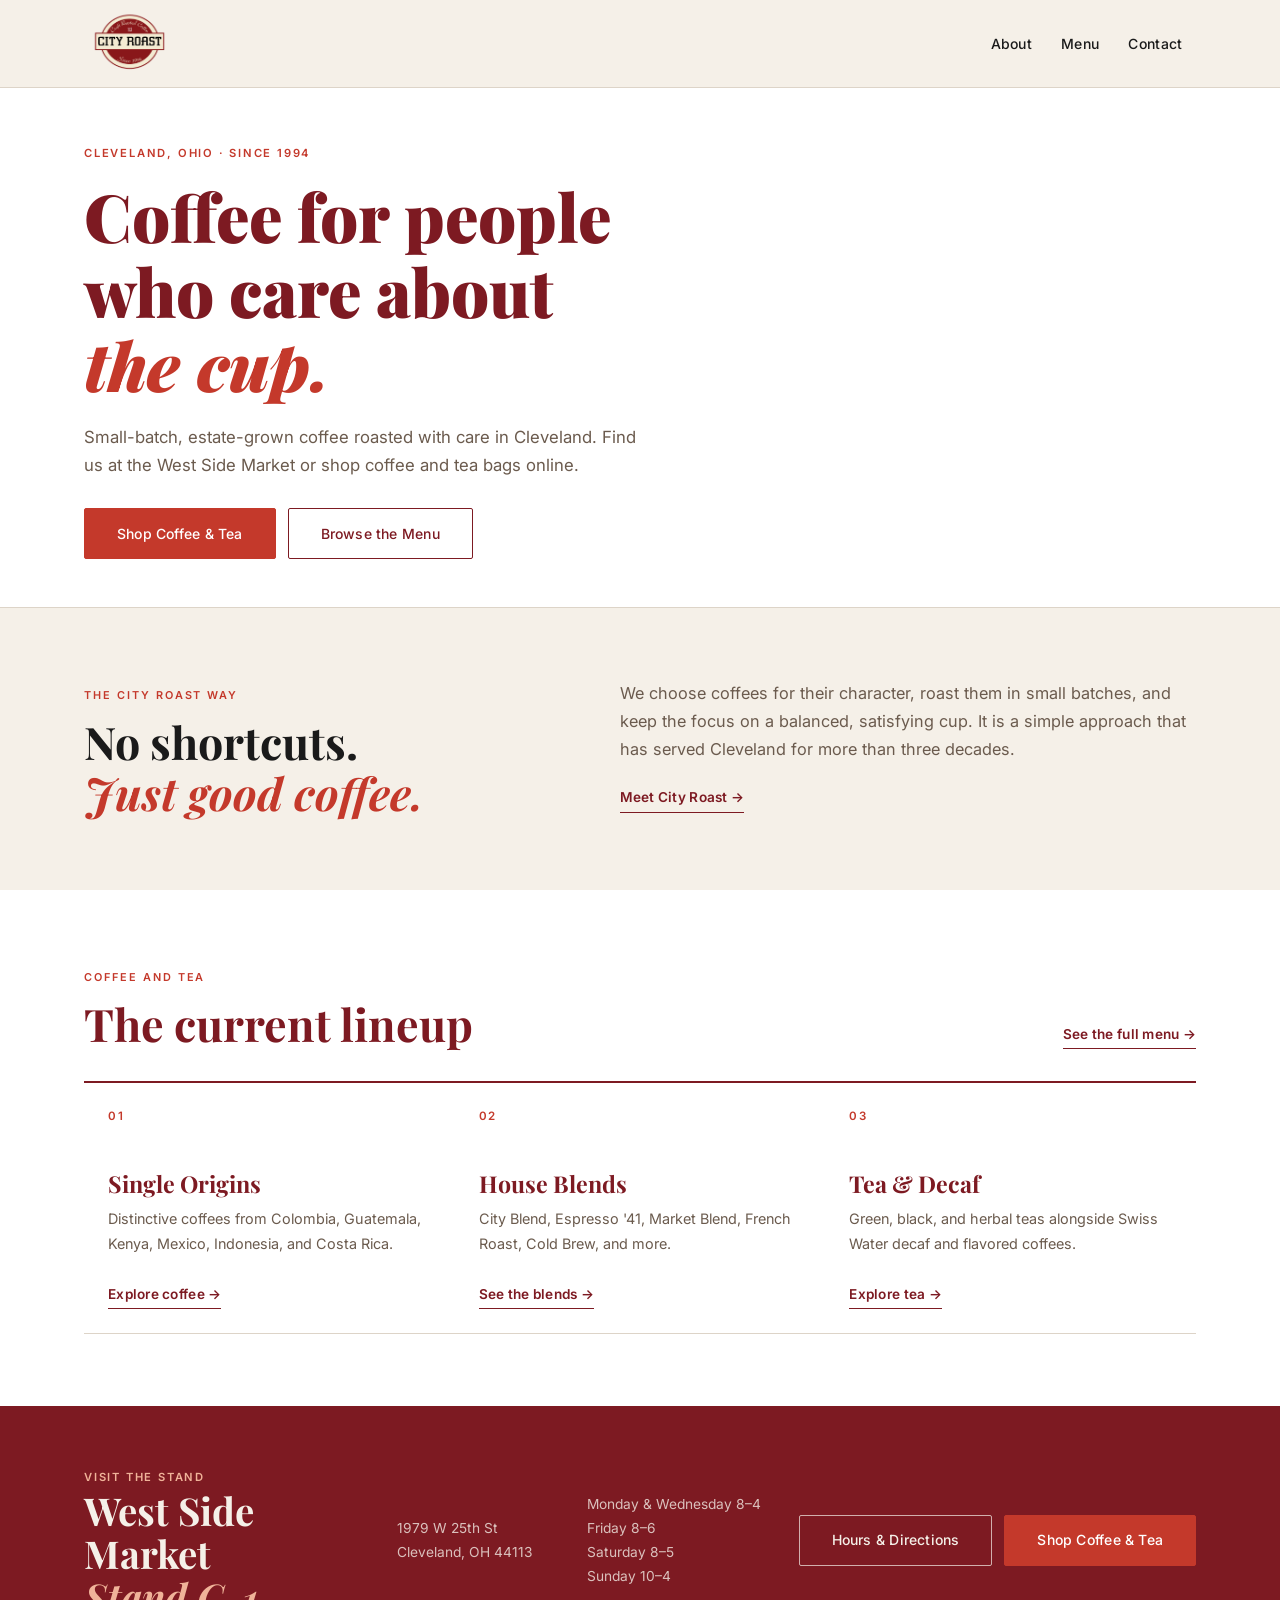
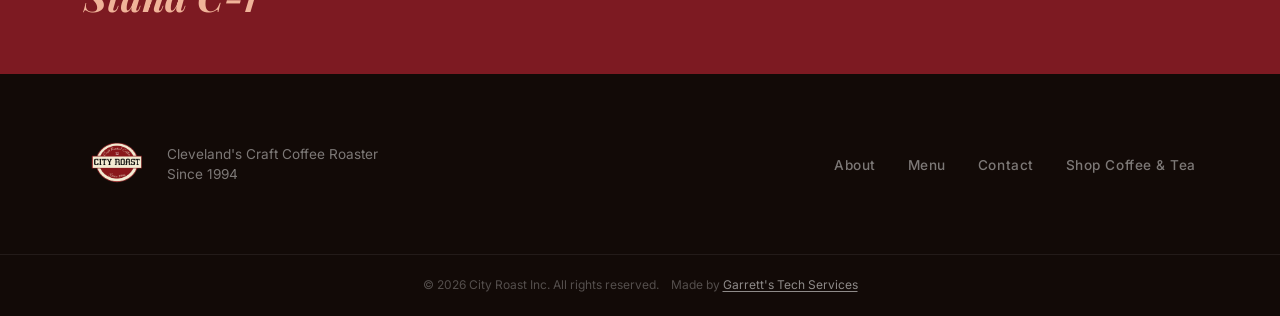
==== commit 231c8814: "Mobile fixes" ====
--- a/index.html
+++ b/index.html
@@ -6,6 +6,7 @@
   <title>City Roast Coffee | Cleveland's Craft Coffee Roaster</title>
   <meta name="description" content="Small batch, estate-grown coffee roasted with care in Cleveland since 1994. Visit City Roast Coffee at the West Side Market or shop coffee and tea bags on Square.">
   <meta name="theme-color" content="#7D1A22">
+  <meta name="color-scheme" content="only light">
   <meta name="robots" content="index, follow">
   <meta name="google-analytics-measurement-id" content="">
   <link rel="canonical" href="https://cityroastcoffee.com/">
@@ -78,15 +79,12 @@
       <div class="container home-masthead-inner">
         <div class="home-masthead-copy">
           <p class="home-kicker">Cleveland, Ohio · Since 1994</p>
-          <h1 id="home-heading">Coffee for people<br>who care about<br><em>the cup.</em></h1>
+          <h1 id="home-heading">Coffee for people<br>who care about <br><em>the cup.</em></h1>
           <p class="home-lede">Small-batch, estate-grown coffee roasted with care in Cleveland. Find us at the West Side Market or shop coffee and tea bags online.</p>
           <div class="button-row">
             <a href="https://cityroastcoffee.square.site/" class="btn btn-primary" target="_blank" rel="noopener noreferrer">Shop Coffee &amp; Tea</a>
             <a href="menu.html" class="btn btn-outline">Browse the Menu</a>
           </div>
-        </div>
-        <div class="home-masthead-mark" aria-hidden="true">
-          <img src="images/cityroastlogo2014.gif" alt="">
         </div>
       </div>
     
--- a/css/styles.css
+++ b/css/styles.css
@@ -2,6 +2,7 @@
    CSS Custom Properties
    ============================================================ */
 :root {
+  color-scheme: only light;
   --color-primary:    #7D1A22;
   --color-accent:     #C4392B;
   --color-bg:         #F5F0E8;
@@ -856,7 +857,7 @@
   padding: 1.5rem;
 }
 
-.home-menu-grid article + article { border-left: 1px solid var(--color-border); }
+.home-menu-grid article + article { border-left: 0; }
 
 .home-menu-number {
   margin-bottom: 2.75rem;
@@ -1218,6 +1219,7 @@
   .interior-visit { padding-block: 3rem; }
   .interior-visit-inner { grid-template-columns: 1fr; gap: 1.25rem; }
   .tea-list article + article, .contact-options-grid a + a { border-top: 1px solid var(--color-border); border-left: 0; padding-left: 0; }
+  .contact-options-grid a:first-child { padding-left: 0; }
 
   .footer-inner     { flex-direction: column; text-align: center; }
   .footer-brand     { flex-direction: column; }
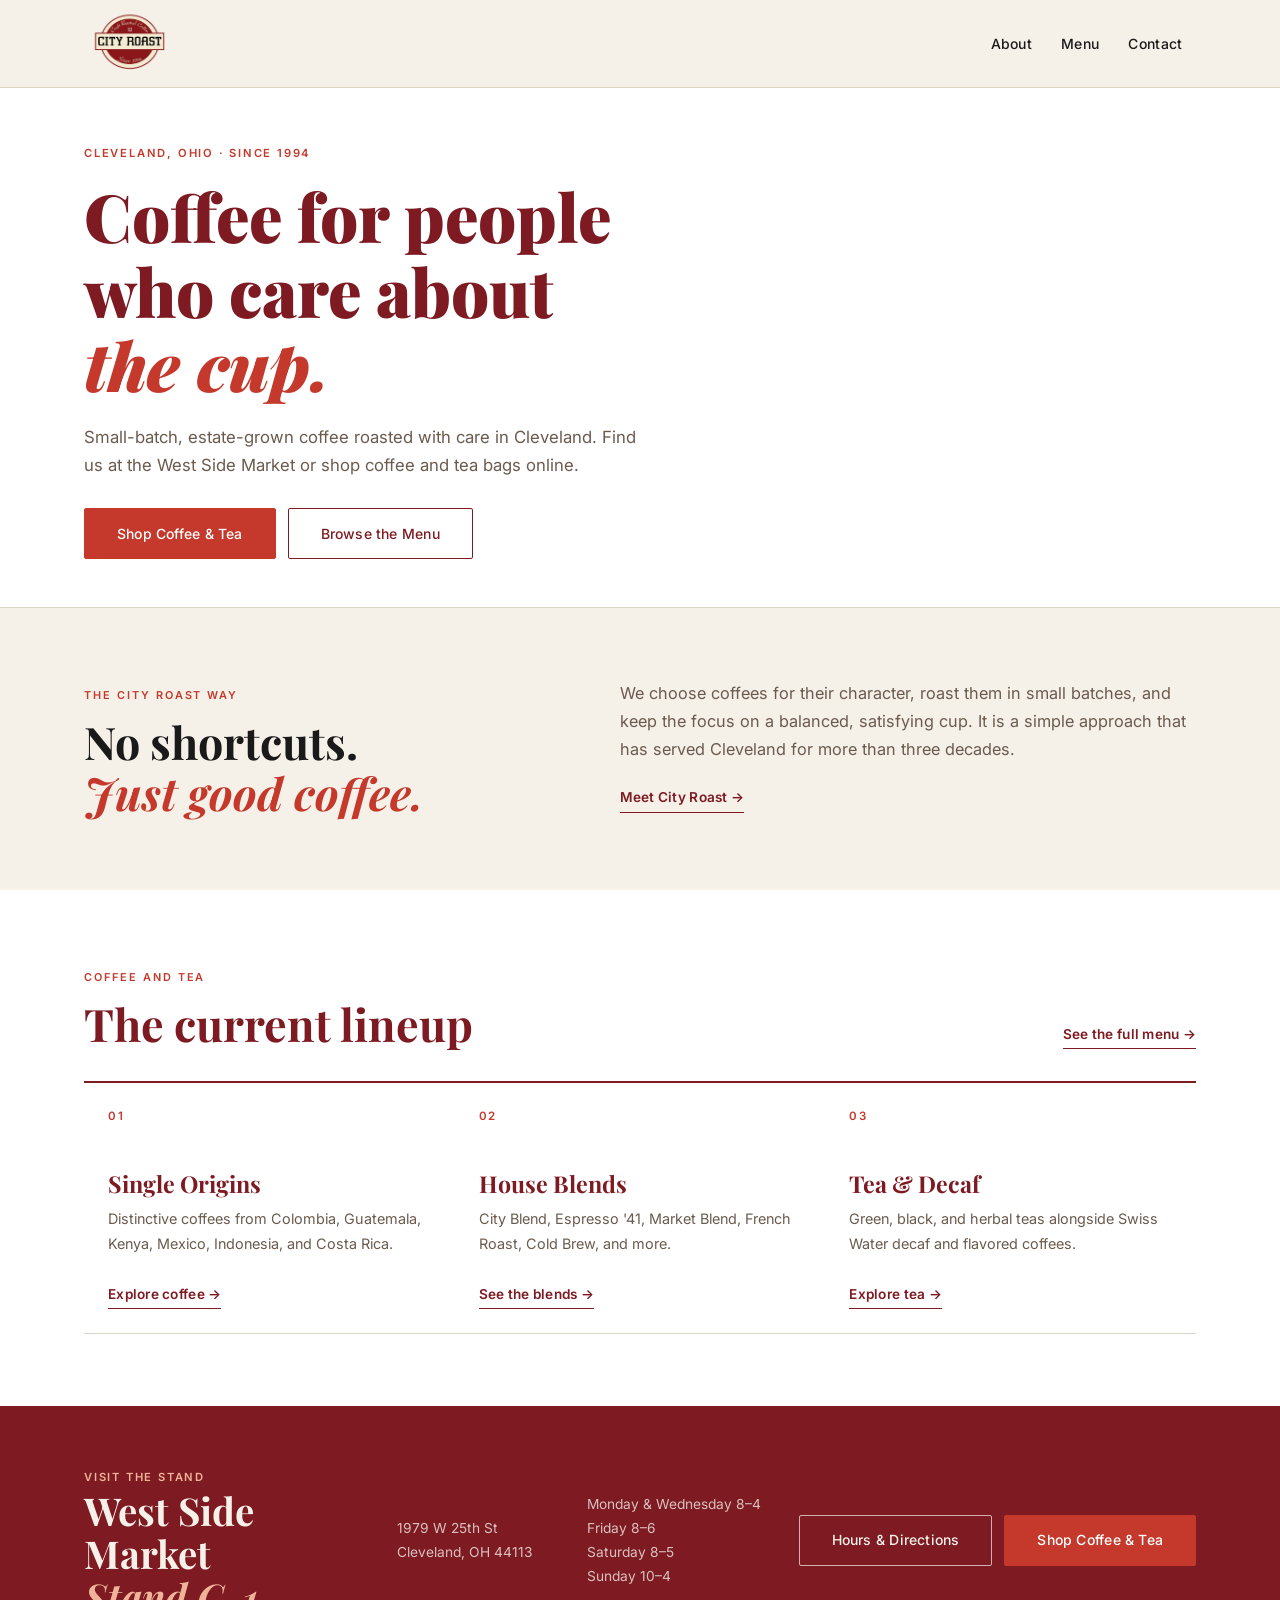
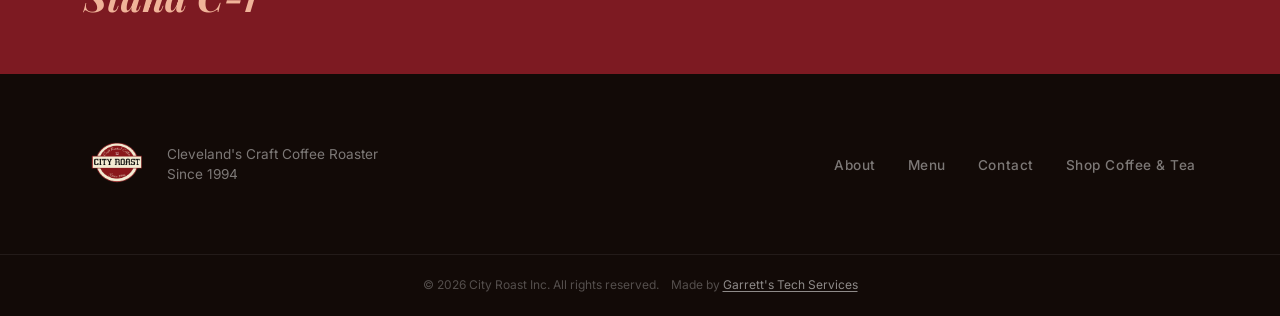
==== commit 0a446862: "Adding the animations" ====
--- a/index.html
+++ b/index.html
@@ -79,7 +79,7 @@
       <div class="container home-masthead-inner">
         <div class="home-masthead-copy">
           <p class="home-kicker">Cleveland, Ohio · Since 1994</p>
-          <h1 id="home-heading">Coffee for people<br>who care about <br><em>the cup.</em></h1>
+          <h1 id="home-heading">Coffee for people<br>who care about <br><em class="cup-word">the cup.<span class="steam" aria-hidden="true"><i></i><i></i><i></i></span></em></h1>
           <p class="home-lede">Small-batch, estate-grown coffee roasted with care in Cleveland. Find us at the West Side Market or shop coffee and tea bags online.</p>
           <div class="button-row">
             <a href="https://cityroastcoffee.square.site/" class="btn btn-primary" target="_blank" rel="noopener noreferrer">Shop Coffee &amp; Tea</a>
--- a/css/styles.css
+++ b/css/styles.css
@@ -1253,3 +1253,62 @@
   .home-masthead .button-row .btn { width: 100%; }
   .interior-masthead h1 br, .interior-visit h2 br { display: none; }
 }
+
+/* ============================================================
+   Motion (disabled for prefers-reduced-motion)
+   ============================================================ */
+.scroll-progress {
+  position: absolute;
+  left: 0; right: 0; bottom: -1px;
+  height: 3px;
+  background: var(--color-accent);
+  transform: scaleX(0);
+  transform-origin: left;
+  pointer-events: none;
+}
+
+.cup-word { position: relative; display: inline-block; }
+.steam { position: absolute; left: 50%; bottom: 100%; width: 1.4em; height: 1em; transform: translateX(-50%); pointer-events: none; }
+.steam i { position: absolute; bottom: 0; width: 3px; height: 0.7em; border-radius: 3px; background: var(--color-accent); opacity: 0; }
+.steam i:nth-child(1) { left: 15%; }
+.steam i:nth-child(2) { left: 48%; }
+.steam i:nth-child(3) { left: 80%; }
+
+@media (prefers-reduced-motion: no-preference) {
+  .text-link span { display: inline-block; transition: transform var(--transition); }
+  .text-link:hover span { transform: translateX(4px); }
+
+  @keyframes riseIn {
+    from { opacity: 0; transform: translateY(16px); }
+    to   { opacity: 1; transform: none; }
+  }
+
+  .home-masthead-copy > *,
+  .interior-masthead .container > * {
+    animation: riseIn 0.7s var(--ease) both;
+  }
+  .home-masthead-copy > :nth-child(2),
+  .interior-masthead .container > :nth-child(2) { animation-delay: 0.1s; }
+  .home-masthead-copy > :nth-child(3),
+  .interior-masthead .container > :nth-child(3) { animation-delay: 0.2s; }
+  .home-masthead-copy > :nth-child(4),
+  .interior-masthead .container > :nth-child(4) { animation-delay: 0.3s; }
+
+  .js-reveal {
+    opacity: 0;
+    transform: translateY(16px);
+    transition: opacity 0.6s var(--ease), transform 0.6s var(--ease);
+    transition-delay: var(--reveal-delay, 0s);
+  }
+  .js-reveal.is-visible { opacity: 1; transform: none; }
+
+  .steam i { animation: steamRise 3.2s ease-out infinite; }
+  .steam i:nth-child(2) { animation-delay: 1s; }
+  .steam i:nth-child(3) { animation-delay: 2s; }
+
+  @keyframes steamRise {
+    0%   { opacity: 0;   transform: translateY(0) scaleY(0.6); }
+    30%  { opacity: 0.4; }
+    100% { opacity: 0;   transform: translateY(-0.6em) translateX(4px) scaleY(1.2); }
+  }
+}
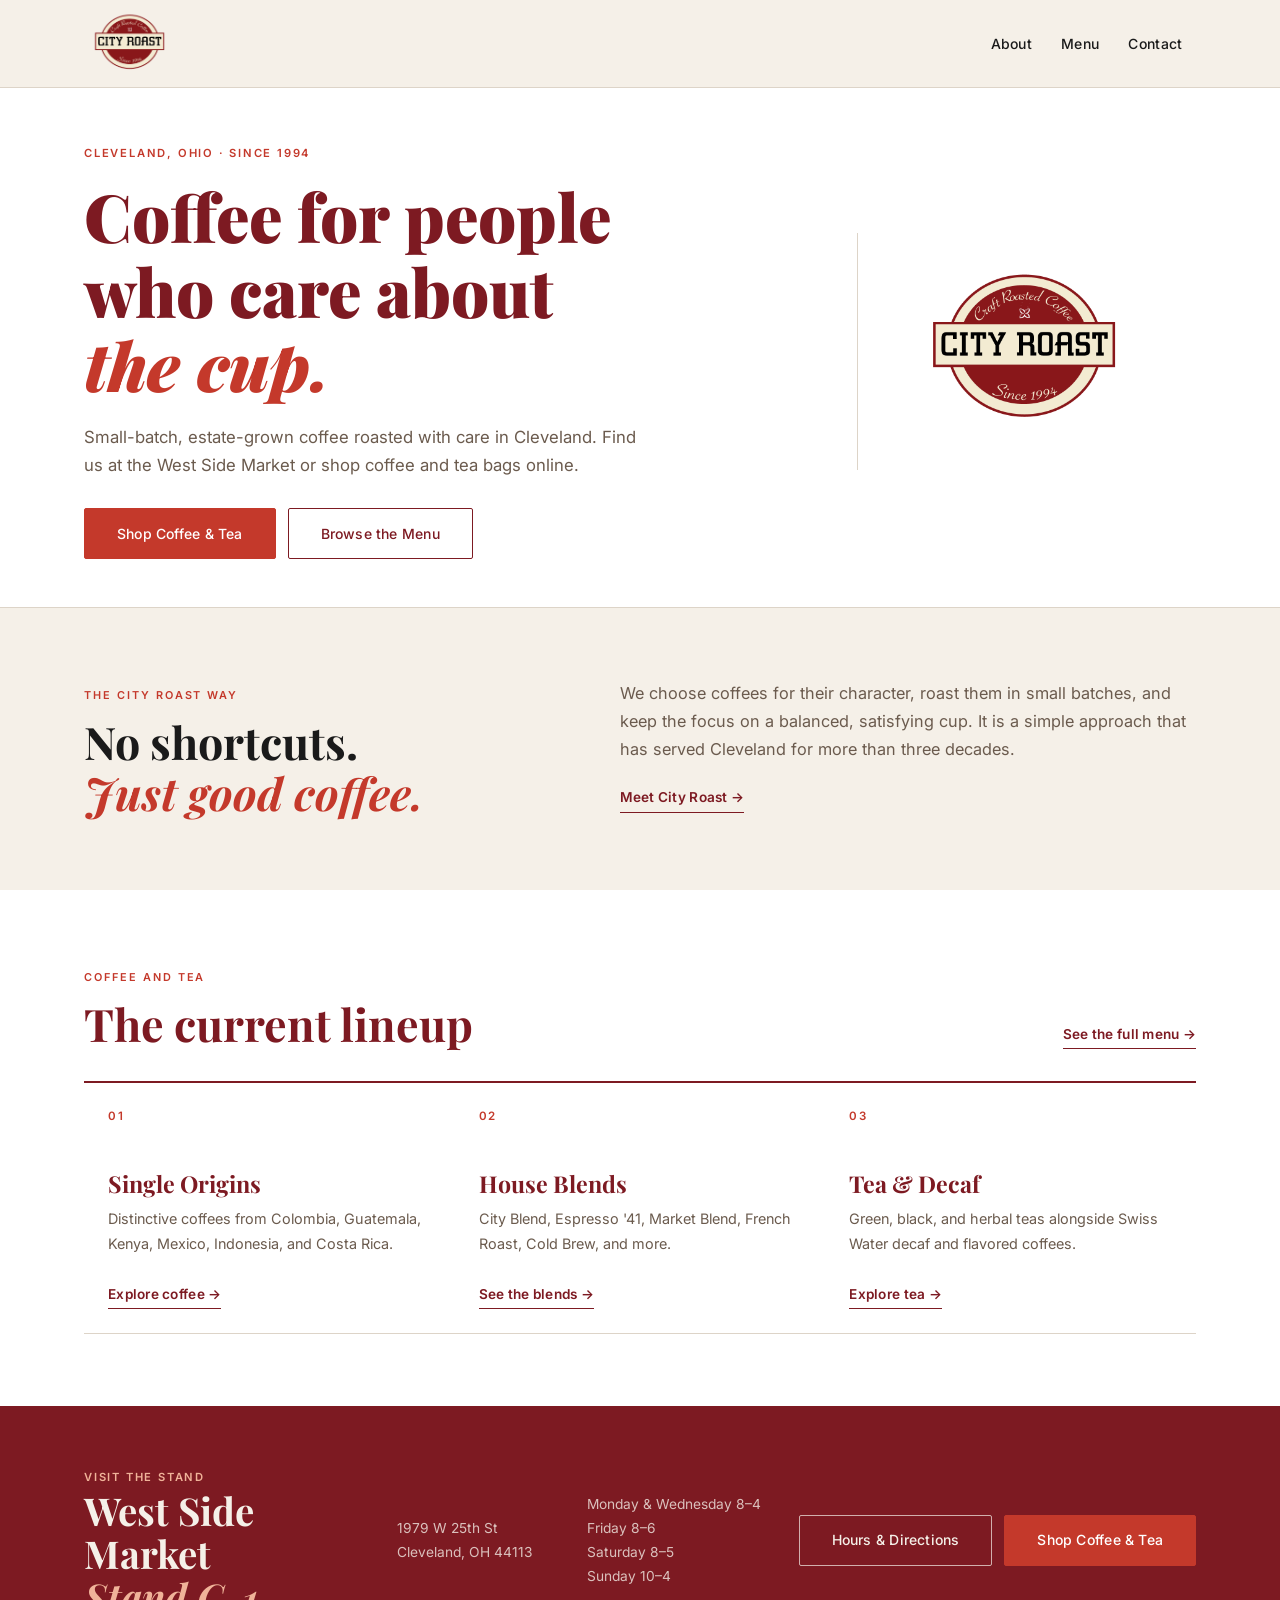
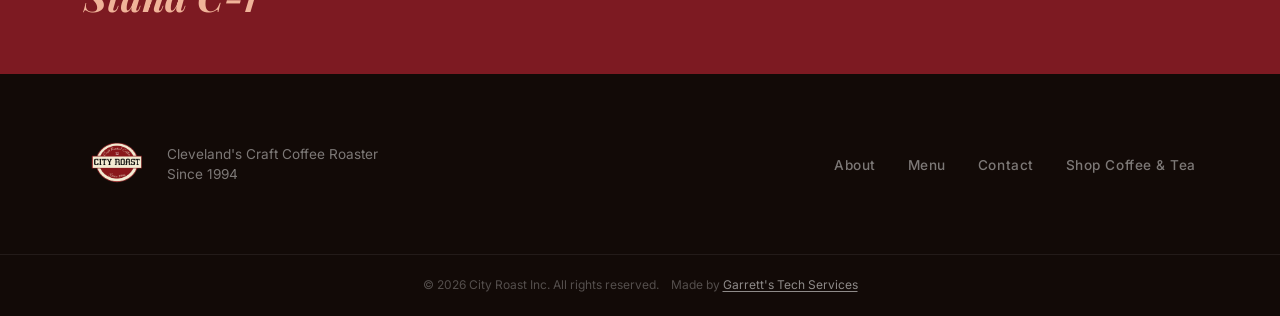
==== commit ee1c40f7: "add the logo back on desktop" ====
--- a/index.html
+++ b/index.html
@@ -86,6 +86,9 @@
             <a href="menu.html" class="btn btn-outline">Browse the Menu</a>
           </div>
         </div>
+        <div class="home-masthead-mark" aria-hidden="true">
+          <img src="images/cityroastlogo2014.gif" alt="">
+        </div>
       </div>
     
     </section>
--- a/css/styles.css
+++ b/css/styles.css
@@ -1192,7 +1192,7 @@
 
   .home-masthead { padding-top: calc(var(--header-h) + 2.5rem); }
   .home-masthead-inner { grid-template-columns: 1fr; gap: 2rem; padding-bottom: 2.5rem; }
-  .home-masthead-mark { order: -1; justify-items: start; padding: 0 0 1.5rem; border-bottom: 1px solid var(--color-border); border-left: 0; }
+  .home-masthead-mark { display: none; }
   .home-masthead-mark img { width: 155px; }
   .home-masthead h1 { font-size: clamp(2.65rem, 11vw, 4rem); }
   .home-fact-row { grid-template-columns: 1fr; }
